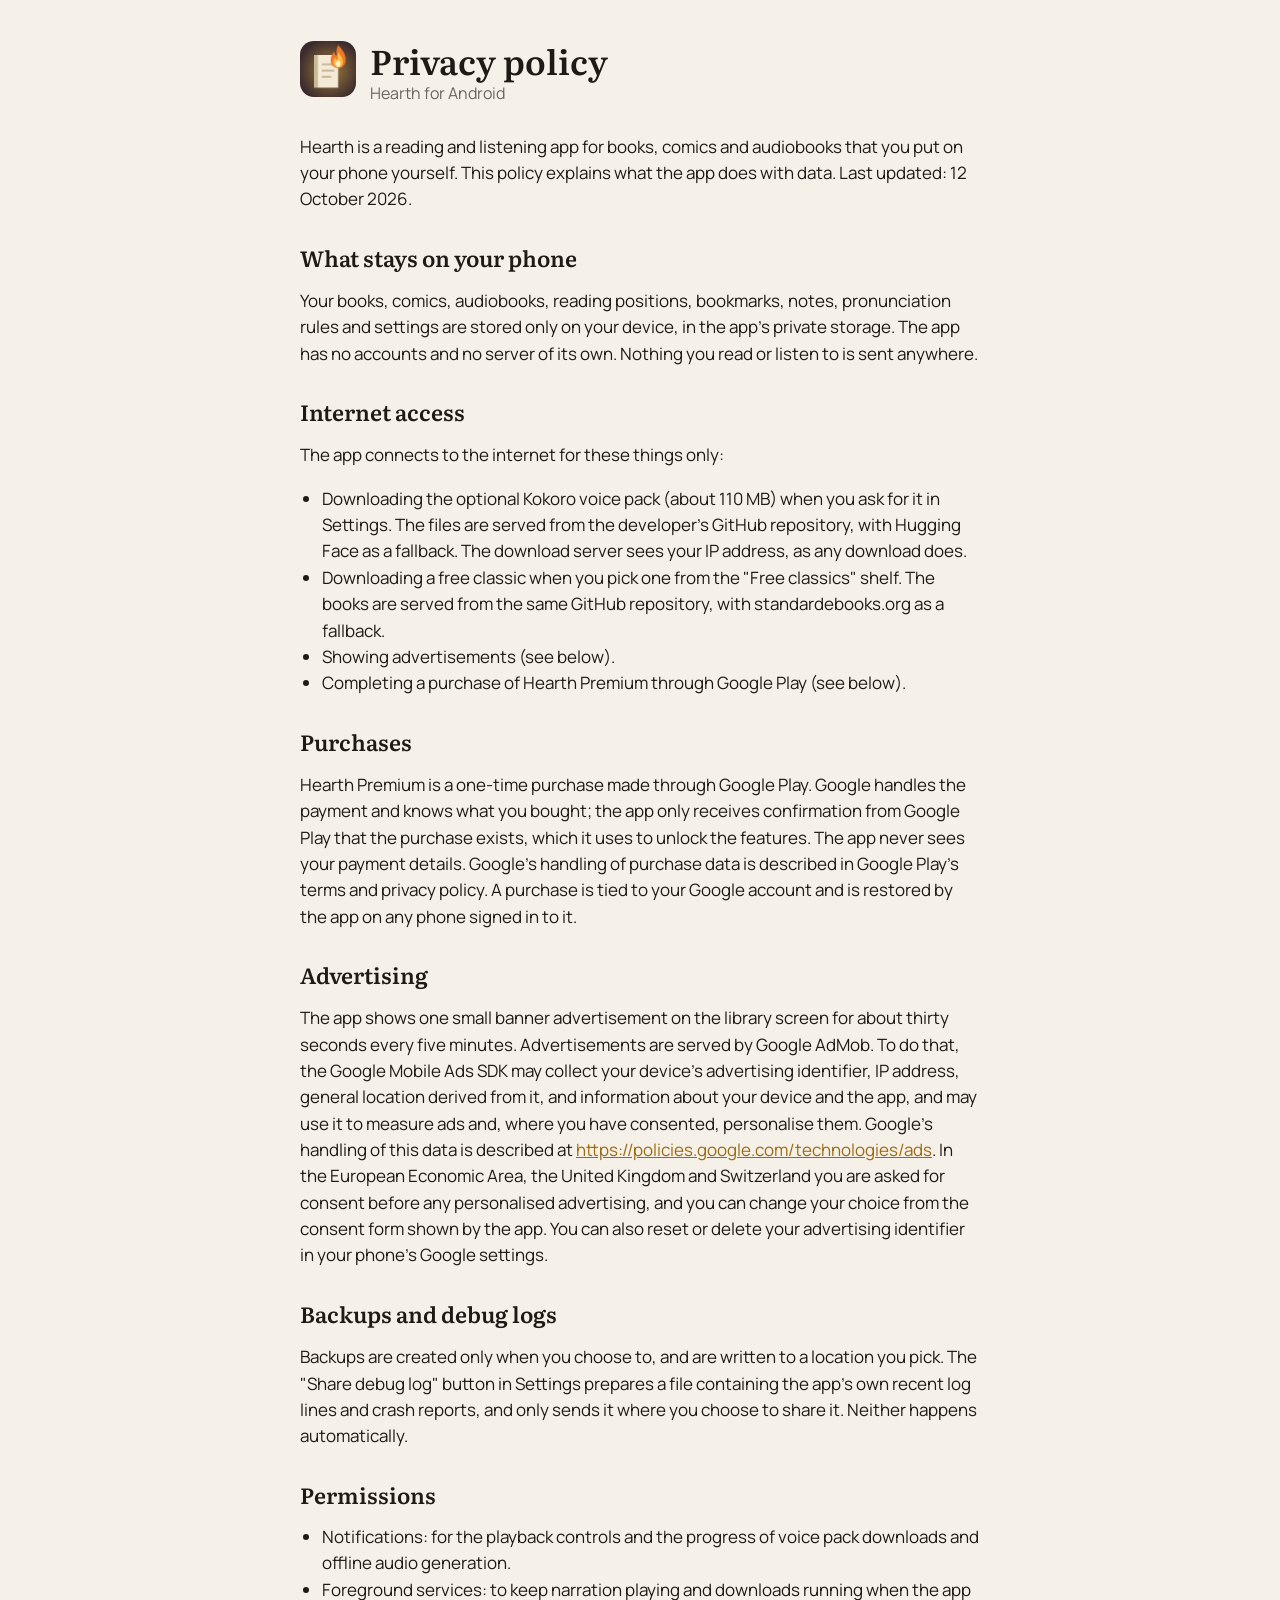
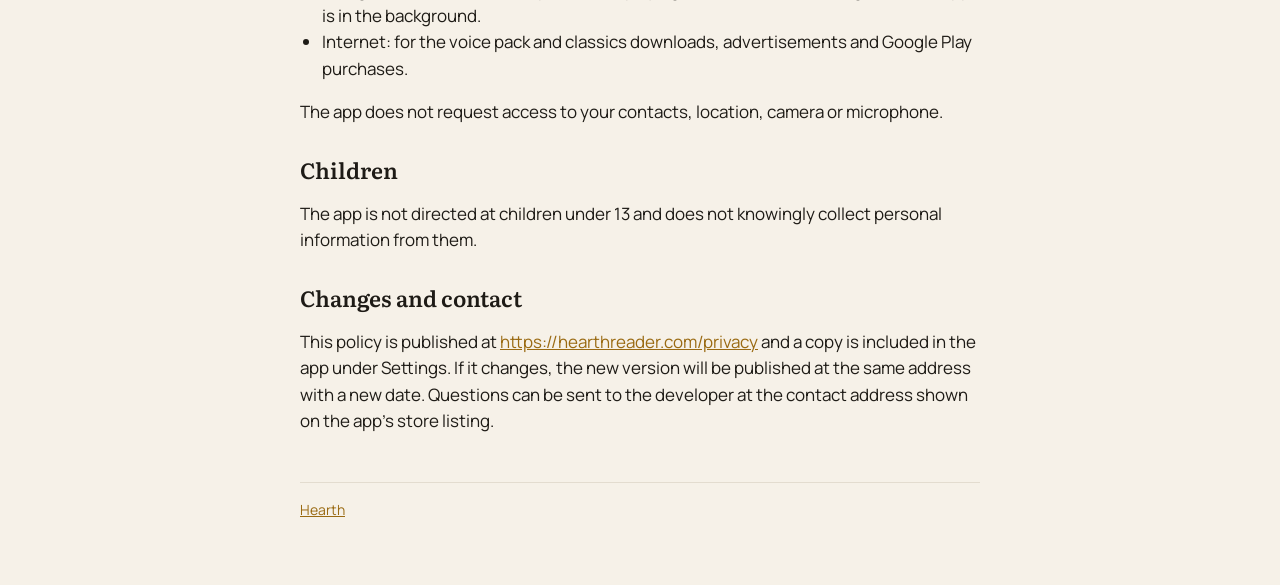
==== docs/privacy.html @ 1da8d06f "Website for hearthreader.com: landing page and privacy policy docs/ is served by GitHub Pages under " ====
<!doctype html>
<html lang="en">
<head>
<meta charset="utf-8">
<meta name="viewport" content="width=device-width, initial-scale=1">
<title>Hearth privacy policy</title>
<meta name="description" content="What the Hearth reading app does with data.">
<link rel="icon" href="icon.png">
<link rel="stylesheet" href="https://fonts.googleapis.com/css2?family=Literata:opsz,wght@7..72,600&family=Manrope:wght@500;700&display=swap">
<link rel="stylesheet" href="style.css">
</head>
<body>
<div class="wrap">
<header><a href="./"><img src="icon.png" alt="Hearth"></a><div><h1>Privacy policy</h1><div class="muted">Hearth for Android</div></div></header>
<p>Hearth is a reading and listening app for books, comics and audiobooks that you put on your phone yourself. This policy explains what the app does with data. Last updated: 12 October 2026.</p>
<h2>What stays on your phone</h2>
<p>Your books, comics, audiobooks, reading positions, bookmarks, notes, pronunciation rules and settings are stored only on your device, in the app's private storage. The app has no accounts and no server of its own. Nothing you read or listen to is sent anywhere.</p>
<h2>Internet access</h2>
<p>The app connects to the internet for these things only:</p>
<ul>
<li>Downloading the optional Kokoro voice pack (about 110 MB) when you ask for it in Settings. The files are served from the developer's GitHub repository, with Hugging Face as a fallback. The download server sees your IP address, as any download does.</li>
<li>Downloading a free classic when you pick one from the "Free classics" shelf. The books are served from the same GitHub repository, with standardebooks.org as a fallback.</li>
<li>Showing advertisements (see below).</li>
<li>Completing a purchase of Hearth Premium through Google Play (see below).</li>
</ul>
<h2>Purchases</h2>
<p>Hearth Premium is a one-time purchase made through Google Play. Google handles the payment and knows what you bought; the app only receives confirmation from Google Play that the purchase exists, which it uses to unlock the features. The app never sees your payment details. Google's handling of purchase data is described in Google Play's terms and privacy policy. A purchase is tied to your Google account and is restored by the app on any phone signed in to it.</p>
<h2>Advertising</h2>
<p>The app shows one small banner advertisement on the library screen for about thirty seconds every five minutes. Advertisements are served by Google AdMob. To do that, the Google Mobile Ads SDK may collect your device's advertising identifier, IP address, general location derived from it, and information about your device and the app, and may use it to measure ads and, where you have consented, personalise them. Google's handling of this data is described at <a href="https://policies.google.com/technologies/ads">https://policies.google.com/technologies/ads</a>. In the European Economic Area, the United Kingdom and Switzerland you are asked for consent before any personalised advertising, and you can change your choice from the consent form shown by the app. You can also reset or delete your advertising identifier in your phone's Google settings.</p>
<h2>Backups and debug logs</h2>
<p>Backups are created only when you choose to, and are written to a location you pick. The "Share debug log" button in Settings prepares a file containing the app's own recent log lines and crash reports, and only sends it where you choose to share it. Neither happens automatically.</p>
<h2>Permissions</h2>
<ul>
<li>Notifications: for the playback controls and the progress of voice pack downloads and offline audio generation.</li>
<li>Foreground services: to keep narration playing and downloads running when the app is in the background.</li>
<li>Internet: for the voice pack and classics downloads, advertisements and Google Play purchases.</li>
</ul>
<p>The app does not request access to your contacts, location, camera or microphone.</p>
<h2>Children</h2>
<p>The app is not directed at children under 13 and does not knowingly collect personal information from them.</p>
<h2>Changes and contact</h2>
<p>This policy is published at <a href="https://hearthreader.com/privacy">https://hearthreader.com/privacy</a> and a copy is included in the app under Settings. If it changes, the new version will be published at the same address with a new date. Questions can be sent to the developer at the contact address shown on the app's store listing.</p>
<footer><a href="./">Hearth</a></footer>
</div>
</body>
</html>
---- docs/style.css ----
:root{--bg:#121417;--surface:#1B1E23;--line:#2A2E36;--text:#ECE9E2;--muted:#9A9890;--accent:#E8B85C}
@media (prefers-color-scheme:light){:root{--bg:#F6F1E8;--surface:#FFFFFF;--line:#E3DCCF;--text:#1E1B16;--muted:#6B665C;--accent:#9A6A12}}
*{box-sizing:border-box}
body{margin:0;background:var(--bg);color:var(--text);font-family:Manrope,system-ui,-apple-system,Segoe UI,sans-serif;line-height:1.55;-webkit-font-smoothing:antialiased}
.wrap{max-width:720px;margin:0 auto;padding:40px 20px 64px}
header{display:flex;align-items:center;gap:14px;margin-bottom:28px}
header img{width:56px;height:56px;border-radius:14px}
header a{color:inherit;text-decoration:none}
h1,h2{font-family:Literata,Georgia,serif;font-weight:600;line-height:1.2}
h1{font-size:34px;margin:0}
h2{font-size:22px;margin:32px 0 8px}
p,li{font-size:17px}
.muted{color:var(--muted)}
.lead{font-size:20px;margin-top:6px}
.card{background:var(--surface);border:1px solid var(--line);border-radius:16px;padding:18px 20px;margin:16px 0}
a{color:var(--accent)}
ul{padding-left:22px}
footer{margin-top:48px;border-top:1px solid var(--line);padding-top:16px;font-size:14px;color:var(--muted)}
.badge{display:inline-block;border:1px solid var(--line);border-radius:999px;padding:4px 12px;font-size:13px;color:var(--muted);margin-right:6px}
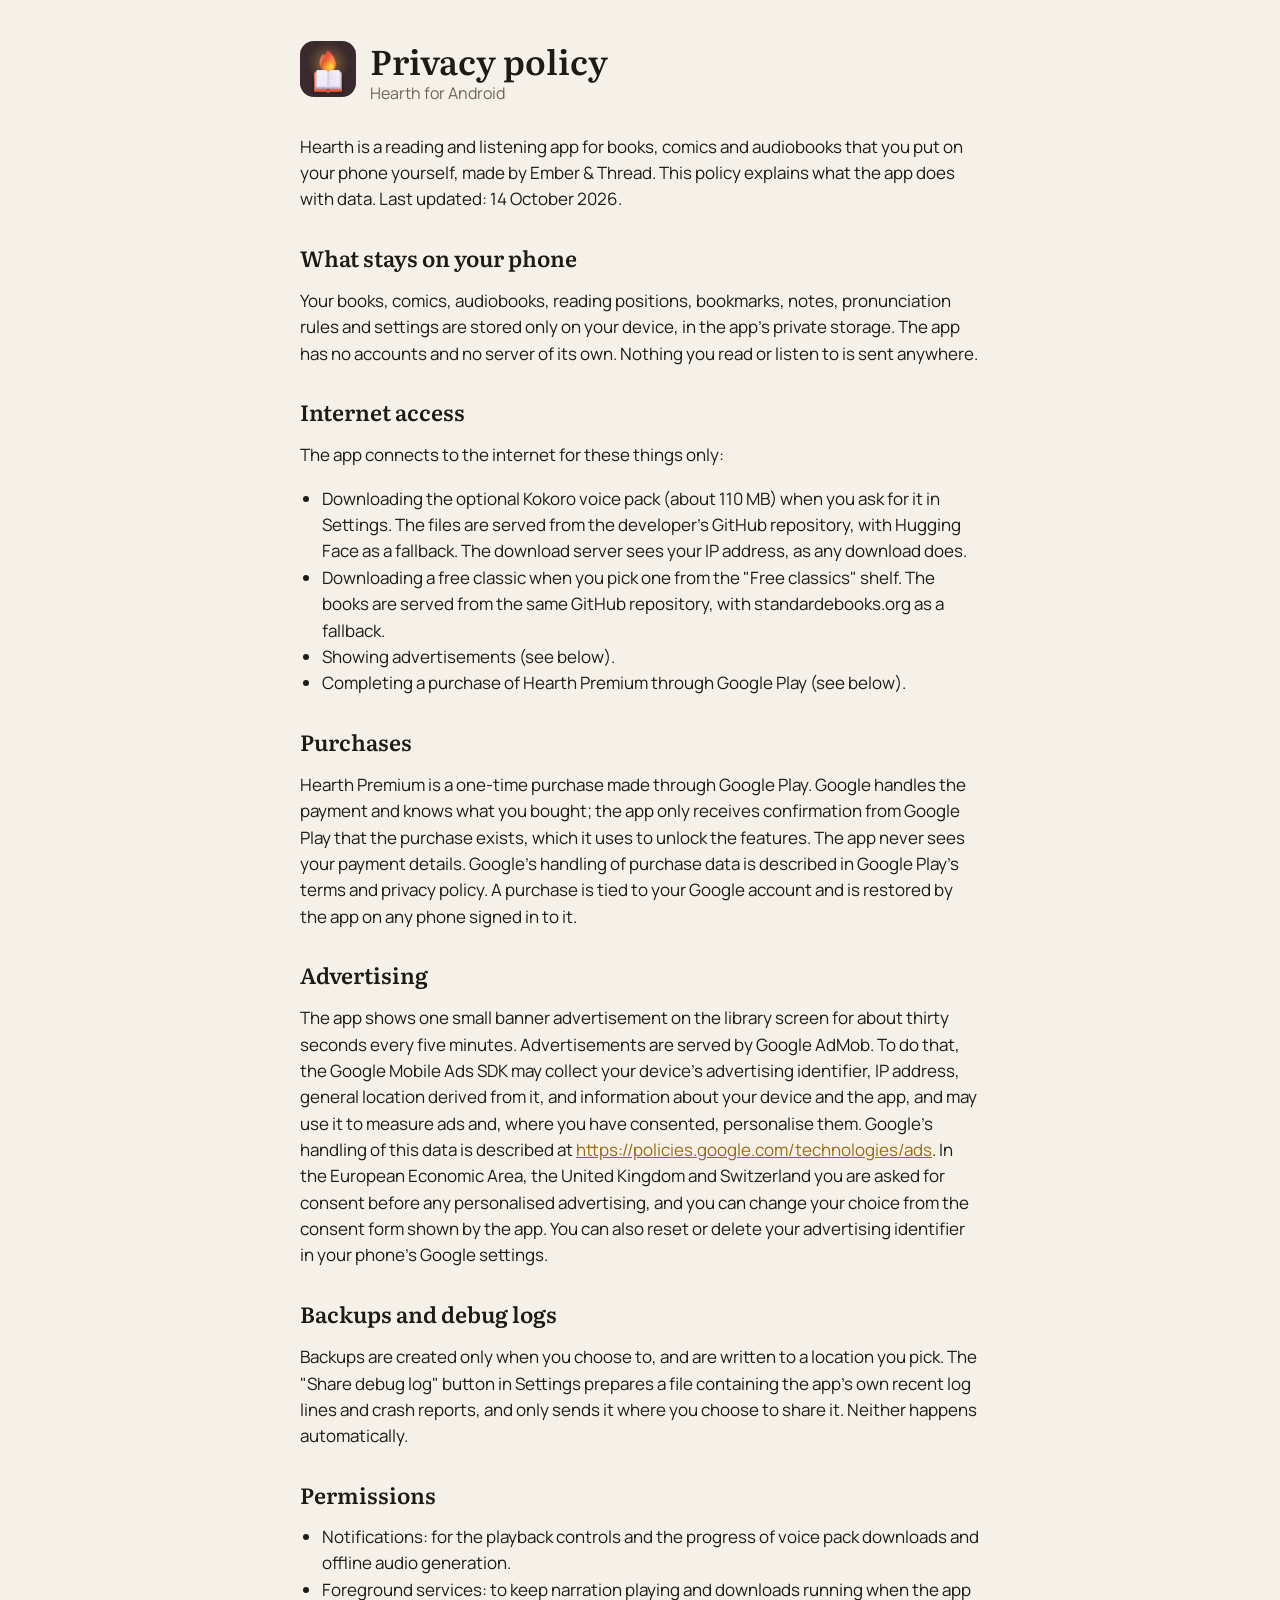
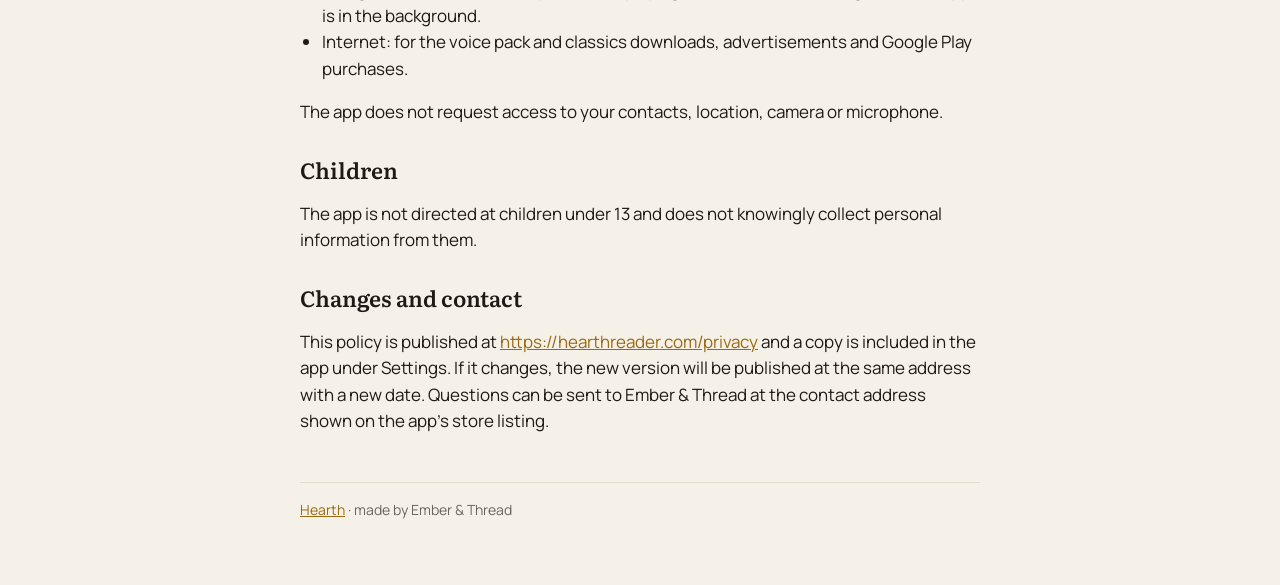
==== commit bb789bb7: "Site: made by Ember & Thread Co-Authored-By: Claude Opus 5.5 <noreply@anthropic.com> Claude-Session:" ====
--- a/docs/privacy.html
+++ b/docs/privacy.html
@@ -12,7 +12,7 @@
 <body>
 <div class="wrap">
 <header><a href="./"><img src="icon.png" alt="Hearth"></a><div><h1>Privacy policy</h1><div class="muted">Hearth for Android</div></div></header>
-<p>Hearth is a reading and listening app for books, comics and audiobooks that you put on your phone yourself. This policy explains what the app does with data. Last updated: 12 October 2026.</p>
+<p>Hearth is a reading and listening app for books, comics and audiobooks that you put on your phone yourself, made by Ember &amp; Thread. This policy explains what the app does with data. Last updated: 14 October 2026.</p>
 <h2>What stays on your phone</h2>
 <p>Your books, comics, audiobooks, reading positions, bookmarks, notes, pronunciation rules and settings are stored only on your device, in the app's private storage. The app has no accounts and no server of its own. Nothing you read or listen to is sent anywhere.</p>
 <h2>Internet access</h2>
@@ -39,8 +39,8 @@
 <h2>Children</h2>
 <p>The app is not directed at children under 13 and does not knowingly collect personal information from them.</p>
 <h2>Changes and contact</h2>
-<p>This policy is published at <a href="https://hearthreader.com/privacy">https://hearthreader.com/privacy</a> and a copy is included in the app under Settings. If it changes, the new version will be published at the same address with a new date. Questions can be sent to the developer at the contact address shown on the app's store listing.</p>
-<footer><a href="./">Hearth</a></footer>
+<p>This policy is published at <a href="https://hearthreader.com/privacy">https://hearthreader.com/privacy</a> and a copy is included in the app under Settings. If it changes, the new version will be published at the same address with a new date. Questions can be sent to Ember &amp; Thread at the contact address shown on the app's store listing.</p>
+<footer><a href="./">Hearth</a> · made by Ember &amp; Thread</footer>
 </div>
 </body>
 </html>
